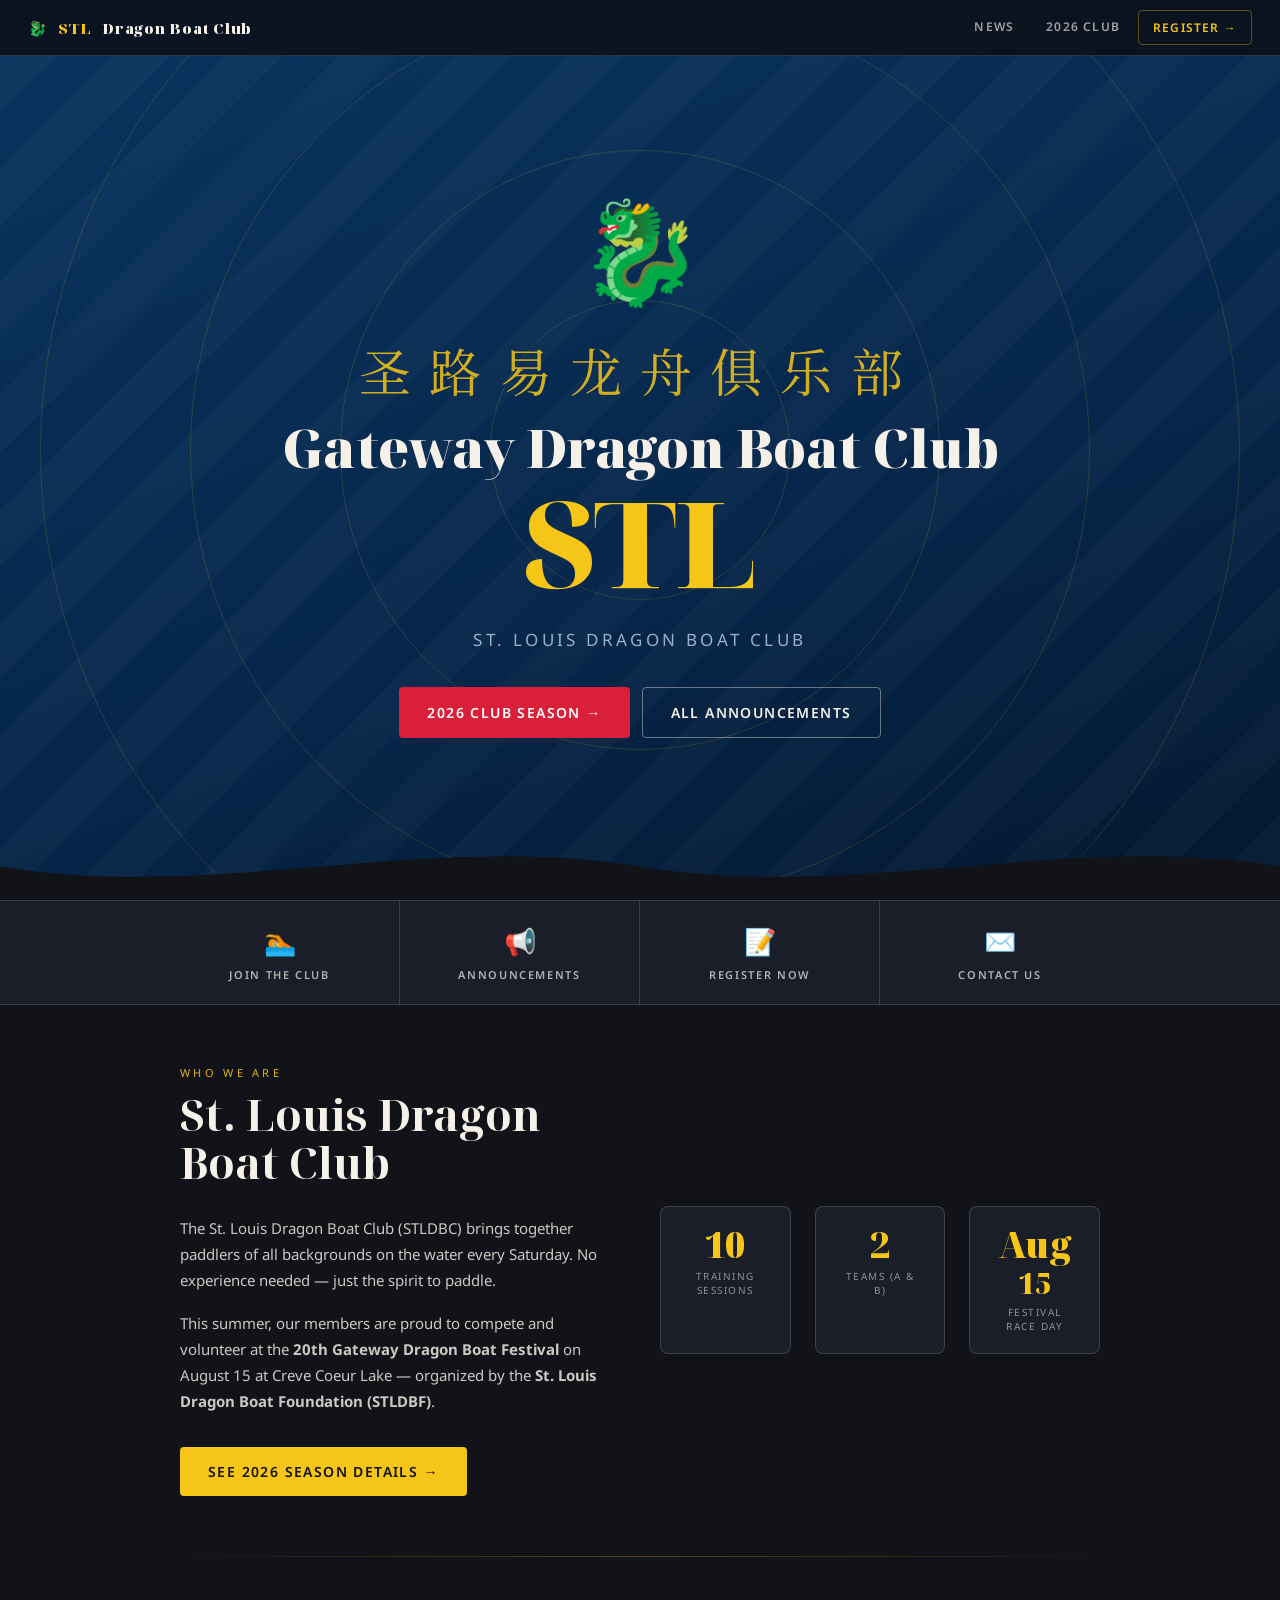
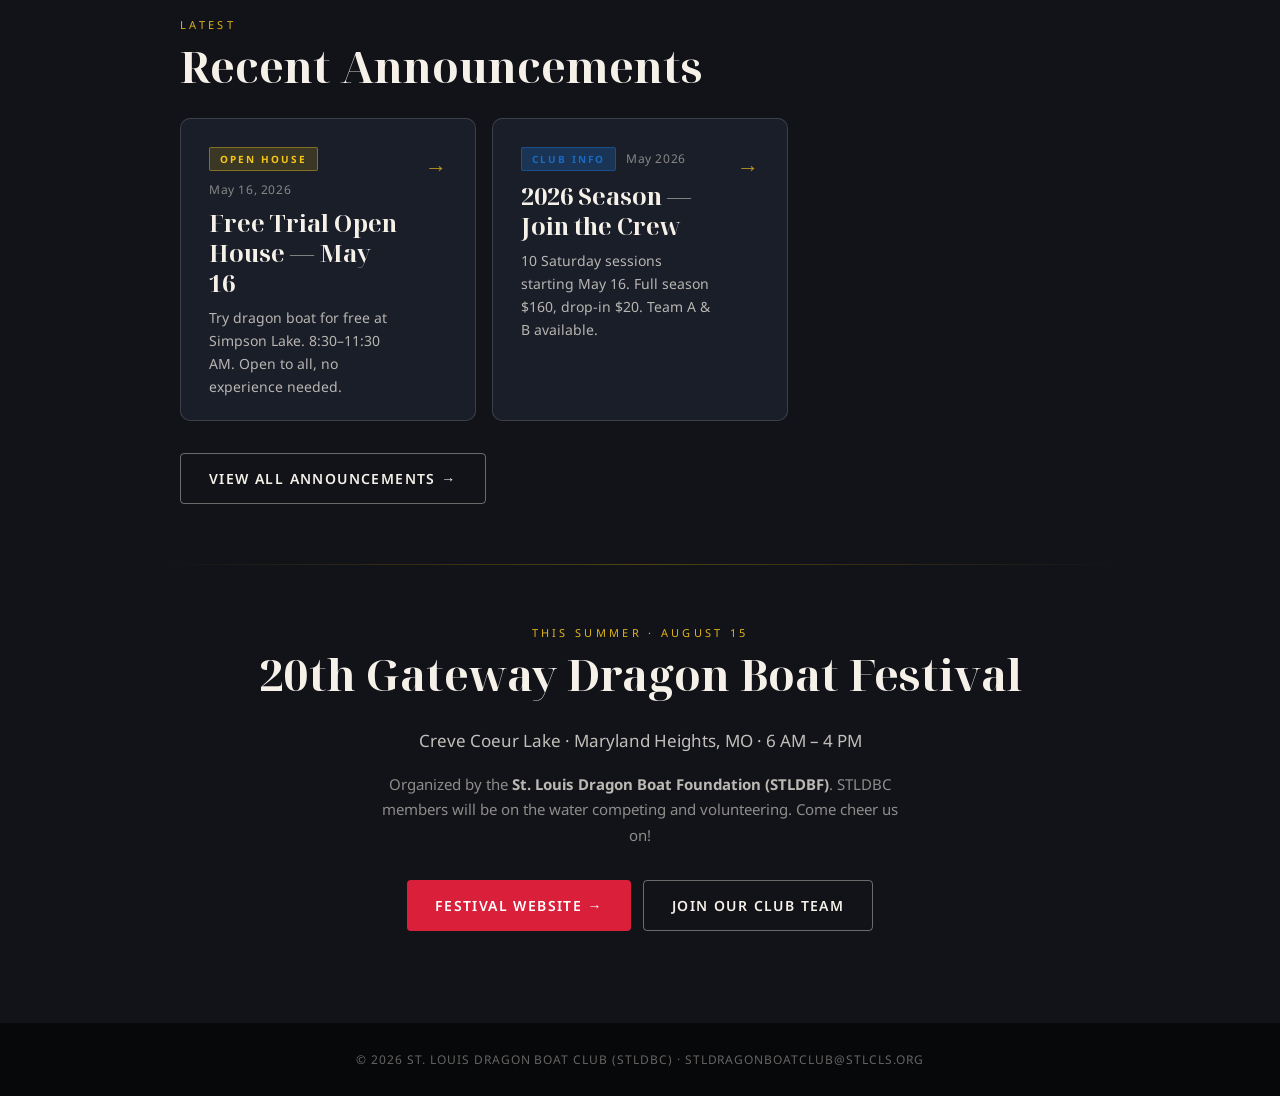
==== index.html @ d4a60479 "Remove '& Festival · Est. 2007' from homepage tagline Co-Authored-By: Claude Sonnet 4.6 <noreply@ant" ====
<!DOCTYPE html>
<html lang="en">
<head>
<meta charset="UTF-8">
<meta name="viewport" content="width=device-width, initial-scale=1.0">
<title>STL Dragon Boat — Gateway Dragon Boat Festival 2026</title>
<link rel="stylesheet" href="style.css">
<style>
/* ── SITE NAV ── */
.site-nav {
  position: fixed;
  top: 0; left: 0; right: 0;
  z-index: 100;
  display: flex;
  align-items: center;
  justify-content: space-between;
  padding: 0 28px;
  height: 56px;
  background: rgba(11,15,22,0.85);
  backdrop-filter: blur(12px);
  border-bottom: 1px solid var(--border);
}
.nav-logo {
  font-family: 'Noto Serif Display', serif;
  font-weight: 900;
  font-size: 15px;
  letter-spacing: 0.05em;
  color: var(--paper);
  text-decoration: none;
  display: flex;
  align-items: center;
  gap: 10px;
}
.nav-logo span { color: var(--gold); }
.nav-links { display: flex; gap: 4px; }
.nav-link {
  padding: 8px 14px;
  border-radius: 4px;
  font-size: 12px;
  font-weight: 600;
  letter-spacing: 0.1em;
  text-transform: uppercase;
  color: rgba(245,240,232,0.65);
  text-decoration: none;
  transition: color 0.15s, background 0.15s;
}
.nav-link:hover { color: var(--gold); background: rgba(245,197,24,0.08); }
.nav-link.cta   { color: var(--gold); border: 1px solid rgba(245,197,24,0.35); }
.nav-link.cta:hover { background: rgba(245,197,24,0.12); border-color: var(--gold); }
@media (max-width: 560px) {
  .nav-links .nav-link:not(.cta) { display: none; }
}

/* ── HERO (homepage specific) ── */
.hero { padding-top: 120px; }

/* ── QUICK LINKS STRIP ── */
.quick-strip {
  background: var(--surface);
  border-top: 1px solid var(--border);
  border-bottom: 1px solid var(--border);
}
.quick-strip-inner {
  max-width: 960px;
  margin: 0 auto;
  display: grid;
  grid-template-columns: repeat(4, 1fr);
  divide-x: 1px solid var(--border);
}
@media (max-width: 560px) { .quick-strip-inner { grid-template-columns: repeat(2, 1fr); } }

.quick-item {
  padding: 22px 20px;
  text-decoration: none;
  color: var(--paper);
  display: flex;
  flex-direction: column;
  align-items: center;
  gap: 8px;
  border-right: 1px solid var(--border);
  transition: background 0.15s;
  text-align: center;
}
.quick-item:last-child { border-right: none; }
.quick-item:hover { background: rgba(245,197,24,0.07); }
.quick-item .qi-icon { font-size: 26px; }
.quick-item .qi-label {
  font-size: 11px;
  font-weight: 600;
  letter-spacing: 0.15em;
  text-transform: uppercase;
  color: rgba(245,240,232,0.7);
}

/* ── ABOUT STRIP ── */
.about-grid {
  display: grid;
  grid-template-columns: 1fr 1fr;
  gap: 40px;
  align-items: center;
}
@media (max-width: 640px) { .about-grid { grid-template-columns: 1fr; } }

.about-text p {
  font-size: 15px;
  line-height: 1.75;
  color: rgba(245,240,232,0.82);
  margin-bottom: 16px;
}

.stat-row {
  display: flex;
  gap: 24px;
  flex-wrap: wrap;
}
.stat {
  text-align: center;
  padding: 20px 24px;
  background: var(--surface);
  border: 1px solid var(--border);
  border-radius: 8px;
  flex: 1;
  min-width: 90px;
}
.stat-num {
  font-family: 'Noto Serif Display', serif;
  font-size: 36px;
  font-weight: 900;
  color: var(--gold);
  line-height: 1;
}
.stat-lbl {
  font-size: 10px;
  letter-spacing: 0.15em;
  text-transform: uppercase;
  color: rgba(245,240,232,0.55);
  margin-top: 6px;
}

/* ── RECENT POSTS ── */
.recent-grid {
  display: grid;
  grid-template-columns: repeat(auto-fill, minmax(280px, 1fr));
  gap: 16px;
  margin-bottom: 32px;
}
</style>
</head>
<body>

<!-- SITE NAV -->
<nav class="site-nav">
  <a href="index.html" class="nav-logo">🐉 <span>STL</span> Dragon Boat Club</a>
  <div class="nav-links">
    <a href="announcements.html" class="nav-link">News</a>
    <a href="posts/season-2026.html" class="nav-link">2026 Club</a>
    <a href="https://forms.gle/tLAdZCFNJEY5kxLi6" class="nav-link cta" target="_blank">Register →</a>
  </div>
</nav>

<!-- HERO -->
<div class="hero">
  <div class="ripple"></div>
  <div class="ripple"></div>
  <div class="ripple"></div>
  <div class="ripple"></div>

  <div class="hero-inner">
    <span class="dragon-emoji">🐉</span>
    <span class="chinese-subtitle">圣路易龙舟俱乐部</span>
    <h1>
      Gateway Dragon Boat Club
      <span class="accent">STL</span>
    </h1>
    <p class="tagline">St. Louis Dragon Boat Club</p>
    <div class="cta-group">
      <a href="posts/season-2026.html" class="btn btn-primary">2026 Club Season →</a>
      <a href="announcements.html"     class="btn btn-ghost">All Announcements</a>
    </div>
  </div>

  <svg class="wave" viewBox="0 0 1440 80" fill="none" xmlns="http://www.w3.org/2000/svg" preserveAspectRatio="none">
    <path d="M0,40 C240,80 480,0 720,40 C960,80 1200,0 1440,40 L1440,80 L0,80 Z" fill="#111318"/>
  </svg>
</div>

<!-- QUICK LINKS -->
<div class="quick-strip">
  <div class="quick-strip-inner">
    <a href="posts/season-2026.html" class="quick-item">
      <span class="qi-icon">🏊</span>
      <span class="qi-label">Join the Club</span>
    </a>
    <a href="announcements.html" class="quick-item">
      <span class="qi-icon">📢</span>
      <span class="qi-label">Announcements</span>
    </a>
    <a href="https://forms.gle/tLAdZCFNJEY5kxLi6" class="quick-item" target="_blank">
      <span class="qi-icon">📝</span>
      <span class="qi-label">Register Now</span>
    </a>
    <a href="mailto:stldragonboatclub@stlcls.org" class="quick-item">
      <span class="qi-icon">✉️</span>
      <span class="qi-label">Contact Us</span>
    </a>
  </div>
</div>

<!-- ABOUT -->
<section>
  <div class="about-grid">
    <div class="about-text">
      <span class="section-label">Who We Are</span>
      <h2>St. Louis Dragon Boat Club</h2>
      <p>The St. Louis Dragon Boat Club (STLDBC) brings together paddlers of all backgrounds on the water every Saturday. No experience needed — just the spirit to paddle.</p>
      <p>This summer, our members are proud to compete and volunteer at the <strong>20th Gateway Dragon Boat Festival</strong> on August 15 at Creve Coeur Lake — organized by the <strong>St. Louis Dragon Boat Foundation (STLDBF)</strong>.</p>
      <a href="posts/season-2026.html" class="btn btn-gold mt16">See 2026 Season Details →</a>
    </div>
    <div class="stat-row">
      <div class="stat">
        <div class="stat-num">10</div>
        <div class="stat-lbl">Training Sessions</div>
      </div>
      <div class="stat">
        <div class="stat-num">2</div>
        <div class="stat-lbl">Teams (A &amp; B)</div>
      </div>
      <div class="stat">
        <div class="stat-num">Aug<br><span style="font-size:28px">15</span></div>
        <div class="stat-lbl">Festival Race Day</div>
      </div>
    </div>
  </div>
</section>

<div class="divider"></div>

<!-- RECENT POSTS -->
<section>
  <span class="section-label">Latest</span>
  <h2>Recent Announcements</h2>

  <div class="recent-grid">
    <a class="post-card" href="posts/open-house-2026-05-16.html">
      <div>
        <div class="post-meta">
          <span class="post-type type-openhouse">Open House</span>
          <span class="post-date">May 16, 2026</span>
        </div>
        <div class="post-title">Free Trial Open House — May 16</div>
        <div class="post-summary">Try dragon boat for free at Simpson Lake. 8:30–11:30 AM. Open to all, no experience needed.</div>
      </div>
      <div class="post-arrow">→</div>
    </a>
    <a class="post-card" href="posts/season-2026.html">
      <div>
        <div class="post-meta">
          <span class="post-type type-club">Club Info</span>
          <span class="post-date">May 2026</span>
        </div>
        <div class="post-title">2026 Season — Join the Crew</div>
        <div class="post-summary">10 Saturday sessions starting May 16. Full season $160, drop-in $20. Team A &amp; B available.</div>
      </div>
      <div class="post-arrow">→</div>
    </a>
  </div>

  <a href="announcements.html" class="btn btn-ghost">View All Announcements →</a>
</section>

<div class="divider"></div>

<!-- FESTIVAL CALLOUT -->
<section style="text-align:center; padding-bottom: 80px;">
  <span class="section-label">This Summer · August 15</span>
  <h2>20th Gateway Dragon Boat Festival</h2>
  <p style="font-size:17px; color:rgba(245,240,232,0.78); max-width:560px; margin: 0 auto 16px; line-height:1.7;">
    Creve Coeur Lake · Maryland Heights, MO · 6 AM – 4 PM
  </p>
  <p style="font-size:15px; color:rgba(245,240,232,0.55); max-width:520px; margin: 0 auto 32px; line-height:1.7;">
    Organized by the <strong style="color:rgba(245,240,232,0.75)">St. Louis Dragon Boat Foundation (STLDBF)</strong>. STLDBC members will be on the water competing and volunteering. Come cheer us on!
  </p>
  <div class="cta-group">
    <a href="https://gatewaydragonboat.com" class="btn btn-primary" target="_blank">Festival Website →</a>
    <a href="posts/season-2026.html" class="btn btn-ghost">Join Our Club Team</a>
  </div>
</section>

<footer>
  © 2026 St. Louis Dragon Boat Club (STLDBC) · stldragonboatclub@stlcls.org
</footer>

</body>
</html>
---- style.css ----
/* ═══════════════════════════════════════════════════
   STL Dragon Boat — Shared Design System
   All pages import this file for consistent styling.
   ═══════════════════════════════════════════════════ */

@import url('https://fonts.googleapis.com/css2?family=Noto+Serif+Display:wght@700;900&family=Noto+Sans:wght@300;400;600&family=Noto+Serif+SC:wght@700&display=swap');

/* ── TOKENS ── */
:root {
  --red:          #D91F3A;
  --gold:         #F5C518;
  --gold-dark:    #C9A000;
  --ink:          #111318;
  --paper:        #F5F0E8;
  --water:        #0A3560;
  --water-light:  #1A6BBF;
  --mist:         #C8DFF5;
  --surface:      #1A1E28;
  --surface2:     #222736;
  --border:       rgba(255,255,255,0.15);
  color-scheme: dark;
}

html { background: #111318; }

*, *::before, *::after { box-sizing: border-box; margin: 0; padding: 0; }

body {
  background: #111318 !important;
  color: #F5F0E8 !important;
  font-family: 'Noto Sans', sans-serif;
  font-weight: 400;
  overflow-x: hidden;
  -webkit-font-smoothing: antialiased;
  -moz-osx-font-smoothing: grayscale;
}

/* ── TYPOGRAPHY ── */
h1 {
  font-family: 'Noto Serif Display', serif;
  font-weight: 900;
  font-size: clamp(28px, 6vw, 52px);
  line-height: 1.1;
  letter-spacing: -0.01em;
  color: var(--paper);
}
h1 .accent {
  color: var(--gold);
  display: block;
  font-size: clamp(52px, 13vw, 120px);
}

h2 {
  font-family: 'Noto Serif Display', serif;
  font-weight: 700;
  font-size: clamp(24px, 5vw, 44px);
  line-height: 1.1;
  margin-bottom: 28px;
  color: var(--paper);
}

h3 {
  font-family: 'Noto Serif Display', serif;
  font-weight: 700;
  line-height: 1.2;
  color: var(--paper);
}

/* ── LAYOUT ── */
section {
  padding: 60px 20px;
  max-width: 960px;
  margin: 0 auto;
}
@media (max-width: 480px) {
  section { padding: 44px 16px; }
}

/* ── UTILITY ── */
.section-label {
  font-size: 11px;
  letter-spacing: 0.3em;
  text-transform: uppercase;
  color: var(--gold);
  margin-bottom: 10px;
  display: block;
  opacity: 0.9;
}

.divider {
  width: 100%;
  height: 1px;
  background: linear-gradient(90deg, transparent, var(--gold-dark), transparent);
  opacity: 0.35;
  max-width: 960px;
  margin: 0 auto;
}

.mt16 { margin-top: 16px; }
.mt32 { margin-top: 32px; }

/* ── BUTTONS ── */
.btn {
  display: inline-flex;
  align-items: center;
  justify-content: center;
  padding: 15px 28px;
  border-radius: 4px;
  font-family: 'Noto Sans', sans-serif;
  font-weight: 600;
  font-size: 14px;
  letter-spacing: 0.1em;
  text-transform: uppercase;
  text-decoration: none;
  transition: transform 0.15s, box-shadow 0.15s;
  cursor: pointer;
  min-height: 48px;
}
.btn:hover        { transform: translateY(-2px); box-shadow: 0 8px 24px rgba(0,0,0,0.45); }
.btn-primary      { background: var(--red);  color: #fff; }
.btn-gold         { background: var(--gold); color: var(--ink); }
.btn-ghost        { background: transparent; color: var(--paper); border: 1.5px solid rgba(245,240,232,0.4); }
.btn-ghost:hover  { border-color: var(--gold); color: var(--gold); }

/* ── HERO (base) ── */
.hero {
  position: relative;
  min-height: 100svh;
  display: flex;
  flex-direction: column;
  align-items: center;
  justify-content: center;
  overflow: hidden;
  background: linear-gradient(160deg, #0A3560 0%, #06264A 60%, #041830 100%);
  padding: 60px 20px 90px;
}

.hero::before {
  content: '';
  position: absolute;
  inset: 0;
  background: repeating-linear-gradient(
    135deg,
    transparent,
    transparent 40px,
    rgba(255,255,255,0.025) 40px,
    rgba(255,255,255,0.025) 80px
  );
}

.hero-inner {
  position: relative;
  z-index: 2;
  text-align: center;
  max-width: 860px;
}

/* ── RIPPLE ANIMATION ── */
.ripple {
  position: absolute;
  border-radius: 50%;
  border: 1px solid rgba(245,197,24,0.15);
  animation: expand 6s ease-out infinite;
  pointer-events: none;
}
.ripple:nth-child(1) { width: 300px;  height: 300px;  top: 50%; left: 50%; margin: -150px 0 0 -150px; animation-delay: 0s; }
.ripple:nth-child(2) { width: 600px;  height: 600px;  top: 50%; left: 50%; margin: -300px 0 0 -300px; animation-delay: 1.5s; }
.ripple:nth-child(3) { width: 900px;  height: 900px;  top: 50%; left: 50%; margin: -450px 0 0 -450px; animation-delay: 3s; }
.ripple:nth-child(4) { width: 1200px; height: 1200px; top: 50%; left: 50%; margin: -600px 0 0 -600px; animation-delay: 4.5s; }

@keyframes expand {
  0%   { transform: scale(0.2); opacity: 0; }
  20%  { opacity: 1; }
  100% { transform: scale(1);   opacity: 0; }
}

/* ── WAVE SVG ── */
.wave { position: absolute; bottom: -2px; left: 0; width: 100%; }

/* ── DRAGON EMOJI FLOAT ── */
.dragon-emoji {
  font-size: clamp(60px, 12vw, 100px);
  display: block;
  margin-bottom: 16px;
  animation: float 4s ease-in-out infinite;
}
@keyframes float {
  0%, 100% { transform: translateY(0); }
  50%       { transform: translateY(-12px); }
}

.chinese-subtitle {
  font-family: 'Noto Serif SC', serif;
  font-size: clamp(28px, 6vw, 52px);
  letter-spacing: 0.35em;
  color: var(--gold);
  opacity: 0.85;
  margin-bottom: 12px;
  display: block;
}

.tagline {
  font-size: clamp(13px, 2.2vw, 17px);
  letter-spacing: 0.2em;
  text-transform: uppercase;
  color: var(--mist);
  opacity: 0.75;
  margin: 20px 0 36px;
}

.cta-group {
  display: flex;
  gap: 12px;
  justify-content: center;
  flex-wrap: wrap;
  margin-bottom: 12px;
}

/* ── BACK NAV ── */
.back-nav {
  position: fixed;
  top: 16px;
  left: 20px;
  z-index: 100;
}
.back-link {
  display: inline-flex;
  align-items: center;
  gap: 6px;
  font-size: 12px;
  letter-spacing: 0.12em;
  text-transform: uppercase;
  color: rgba(245,240,232,0.6);
  text-decoration: none;
  background: rgba(17,19,24,0.7);
  backdrop-filter: blur(8px);
  padding: 8px 14px;
  border-radius: 4px;
  border: 1px solid var(--border);
  transition: color 0.15s, border-color 0.15s;
}
.back-link:hover { color: var(--gold); border-color: rgba(245,197,24,0.4); }

/* ── ANNOUNCEMENT CARD (used in announcements.html) ── */
.post-grid {
  display: grid;
  gap: 20px;
}

.post-card {
  background: var(--surface);
  border: 1px solid var(--border);
  border-radius: 10px;
  padding: 28px 28px 22px;
  display: grid;
  grid-template-columns: 1fr auto;
  gap: 12px 24px;
  align-items: start;
  transition: border-color 0.15s, background 0.15s;
  text-decoration: none;
  color: inherit;
}
.post-card:hover { border-color: rgba(245,197,24,0.45); background: rgba(245,197,24,0.05); }

.post-meta { display: flex; align-items: center; gap: 10px; margin-bottom: 10px; flex-wrap: wrap; }
.post-type {
  font-size: 10px;
  font-weight: 700;
  letter-spacing: 0.2em;
  text-transform: uppercase;
  padding: 4px 10px;
  border-radius: 2px;
}
.type-club     { background: rgba(26,107,191,0.3);  color: var(--water-light); border: 1px solid rgba(26,107,191,0.5); }
.type-openhouse{ background: rgba(245,197,24,0.15); color: var(--gold);         border: 1px solid rgba(245,197,24,0.4); }
.type-festival { background: rgba(217,31,58,0.2);   color: #FF6B81;             border: 1px solid rgba(217,31,58,0.45); }
.type-recap    { background: rgba(255,255,255,0.07); color: var(--paper);       border: 1px solid var(--border); }

.post-date { font-size: 12px; color: rgba(245,240,232,0.5); letter-spacing: 0.05em; }
.post-title { font-family: 'Noto Serif Display', serif; font-size: clamp(18px,3vw,24px); font-weight: 700; line-height: 1.25; margin-bottom: 8px; }
.post-summary { font-size: 14px; line-height: 1.65; color: rgba(245,240,232,0.72); }
.post-arrow { color: var(--gold); font-size: 22px; margin-top: 4px; opacity: 0.7; transition: opacity 0.15s, transform 0.15s; }
.post-card:hover .post-arrow { opacity: 1; transform: translateX(4px); }

/* ── FOOTER ── */
footer {
  background: rgba(0,0,0,0.6);
  text-align: center;
  padding: 28px 20px;
  font-size: 12px;
  color: rgba(245,240,232,0.4);
  letter-spacing: 0.08em;
  text-transform: uppercase;
}
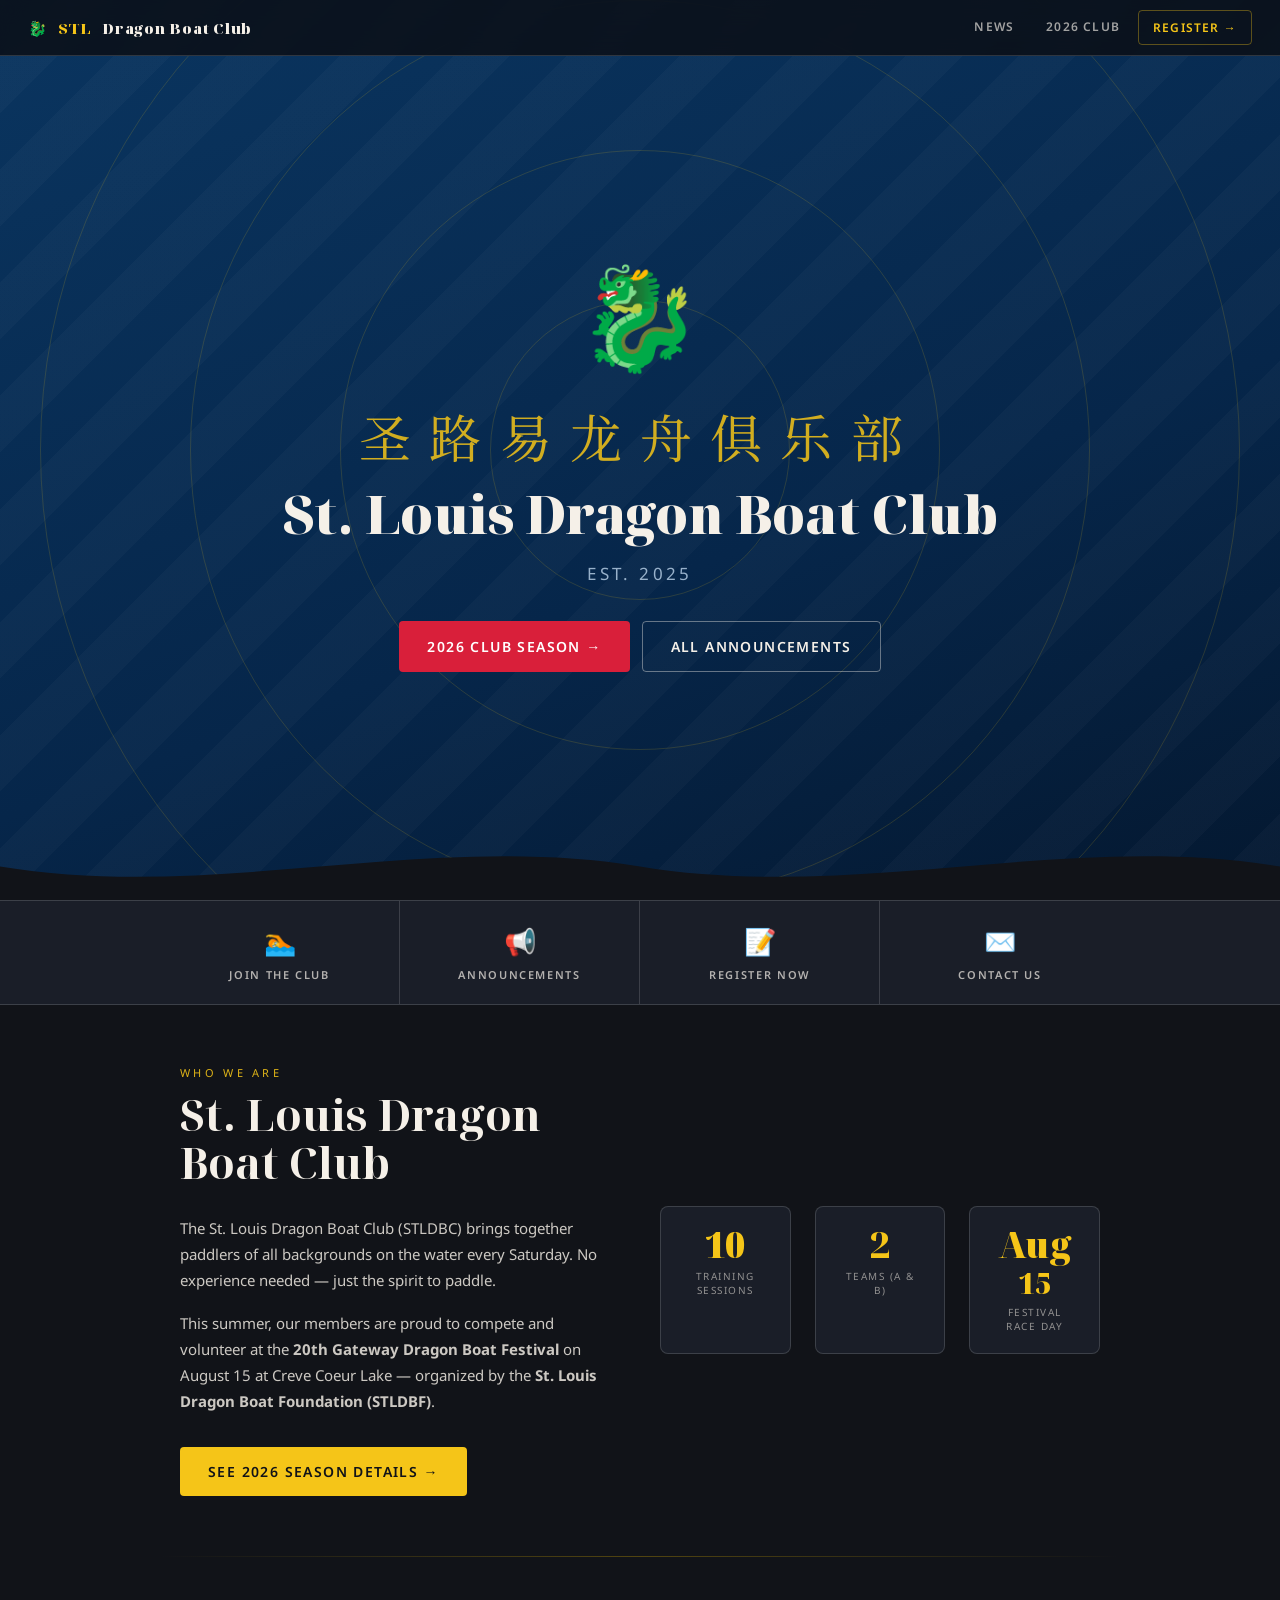
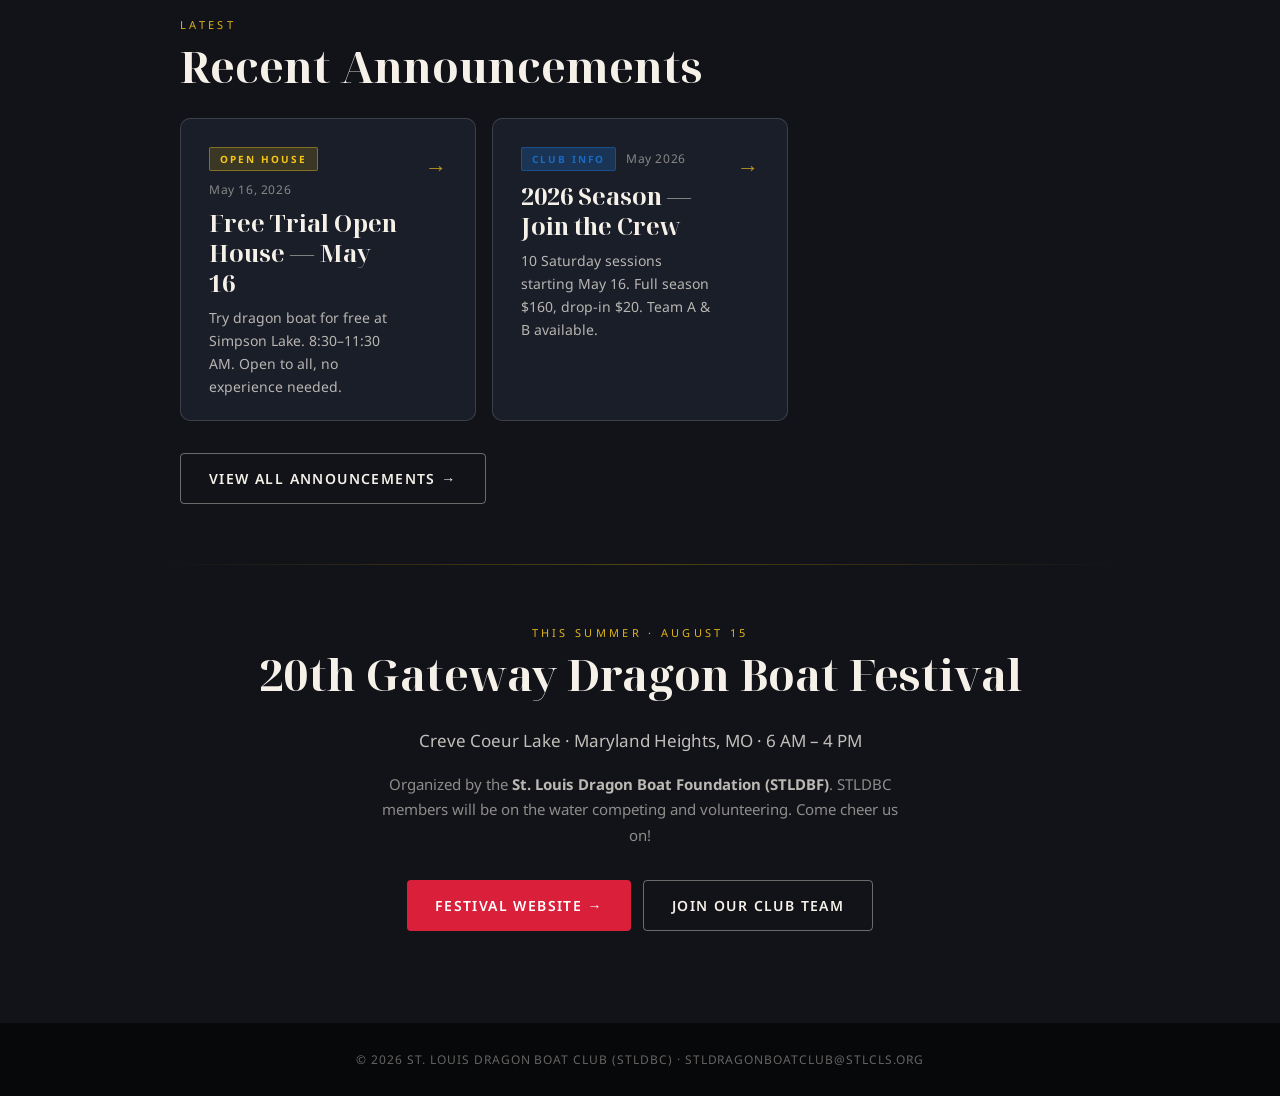
==== commit b0452201: "Fix homepage hero: St. Louis Dragon Boat Club + Est. 2025 Co-Authored-By: Claude Sonnet 4.6 <noreply" ====
--- a/index.html
+++ b/index.html
@@ -3,7 +3,7 @@
 <head>
 <meta charset="UTF-8">
 <meta name="viewport" content="width=device-width, initial-scale=1.0">
-<title>STL Dragon Boat — Gateway Dragon Boat Festival 2026</title>
+<title>St. Louis Dragon Boat Club (STLDBC)</title>
 <link rel="stylesheet" href="style.css">
 <style>
 /* ── SITE NAV ── */
@@ -168,11 +168,8 @@
   <div class="hero-inner">
     <span class="dragon-emoji">🐉</span>
     <span class="chinese-subtitle">圣路易龙舟俱乐部</span>
-    <h1>
-      Gateway Dragon Boat Club
-      <span class="accent">STL</span>
-    </h1>
-    <p class="tagline">St. Louis Dragon Boat Club</p>
+    <h1>St. Louis Dragon Boat Club</h1>
+    <p class="tagline">Est. 2025</p>
     <div class="cta-group">
       <a href="posts/season-2026.html" class="btn btn-primary">2026 Club Season →</a>
       <a href="announcements.html"     class="btn btn-ghost">All Announcements</a>
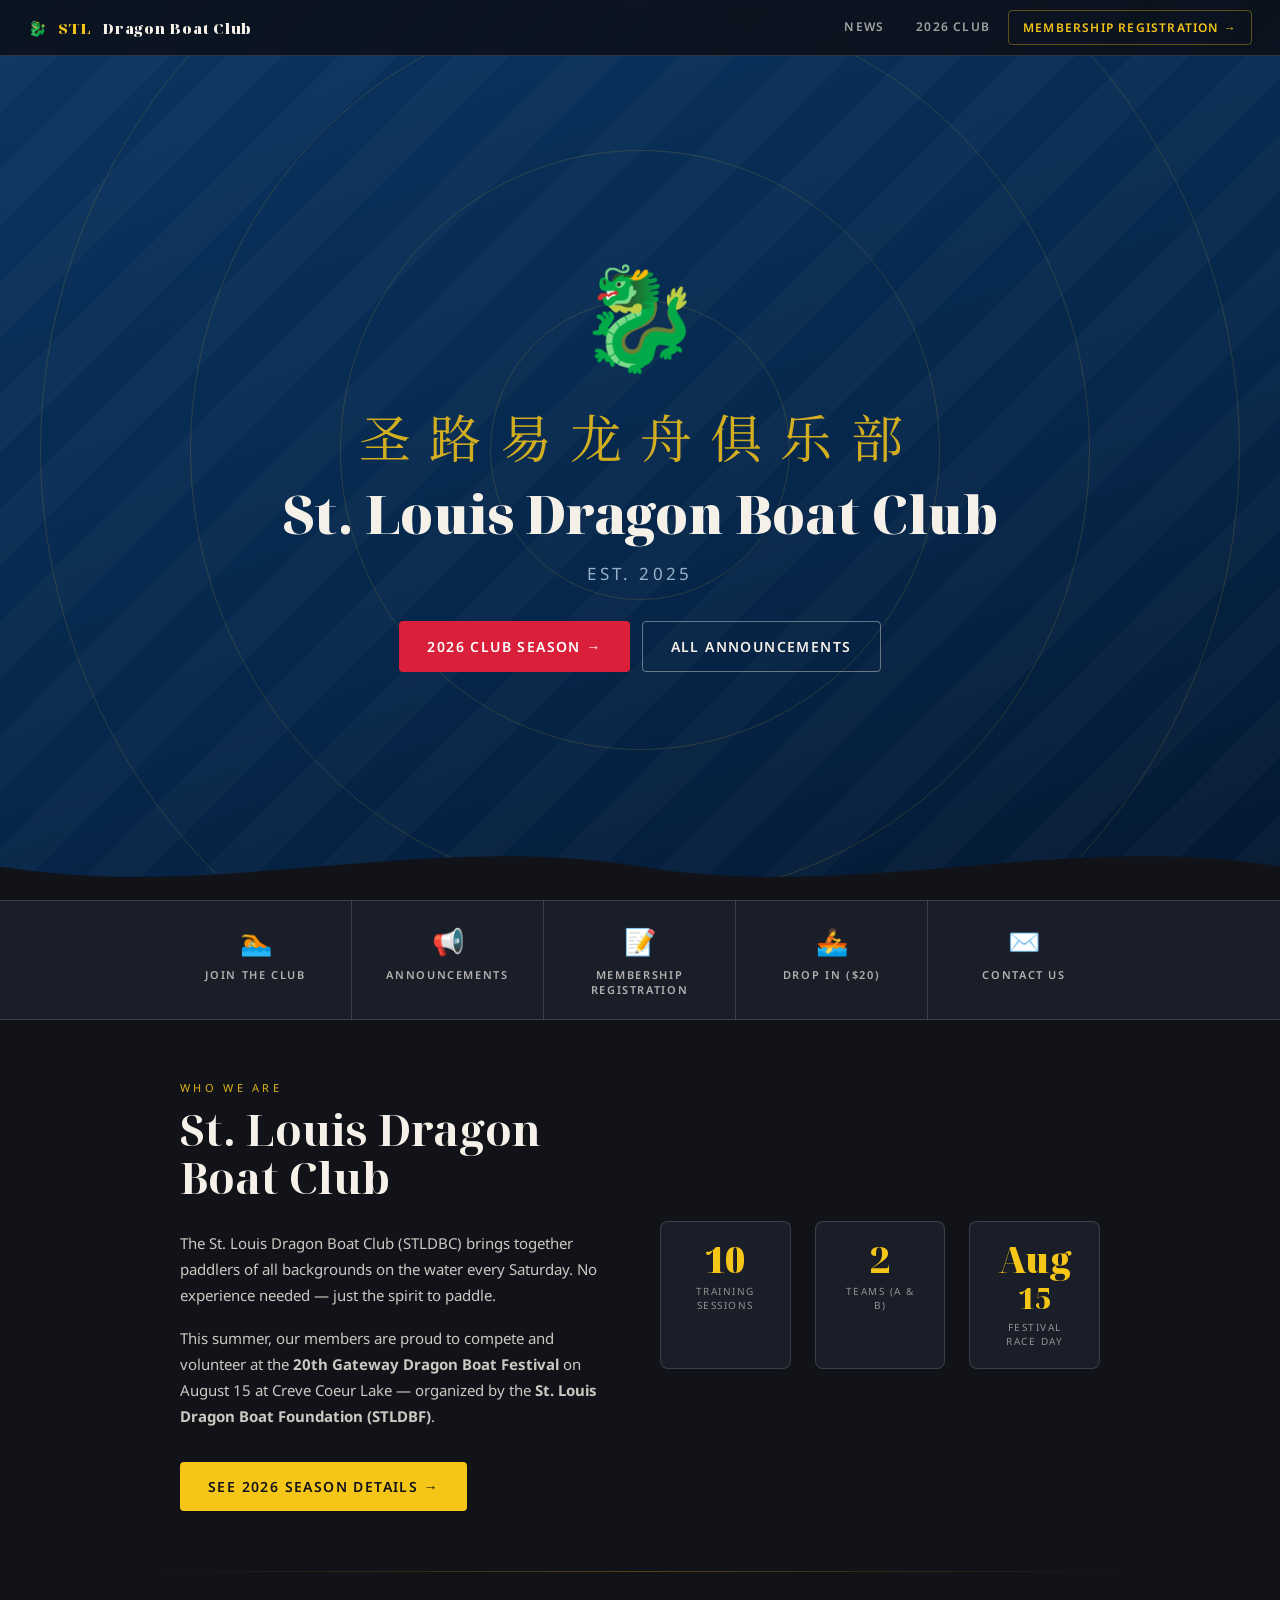
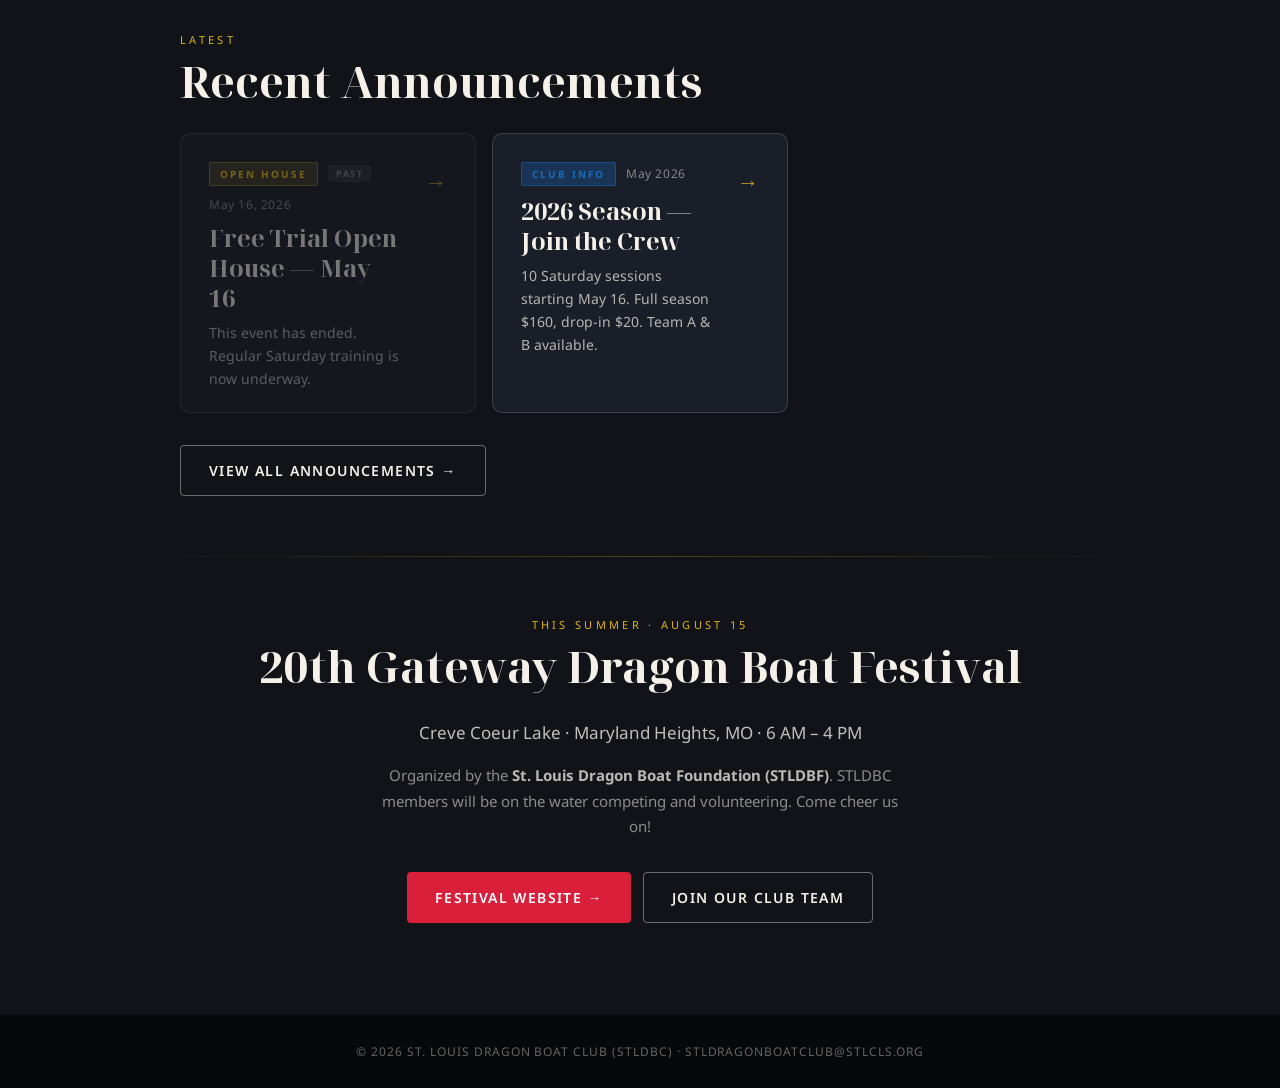
==== commit c7f33095: "Add Drop-In section, next session bar, past event badges - Add Drop-In ($20) button/quick-link (href" ====
--- a/index.html
+++ b/index.html
@@ -64,10 +64,11 @@
   max-width: 960px;
   margin: 0 auto;
   display: grid;
-  grid-template-columns: repeat(4, 1fr);
+  grid-template-columns: repeat(5, 1fr);
   divide-x: 1px solid var(--border);
 }
-@media (max-width: 560px) { .quick-strip-inner { grid-template-columns: repeat(2, 1fr); } }
+@media (max-width: 640px) { .quick-strip-inner { grid-template-columns: repeat(3, 1fr); } }
+@media (max-width: 400px) { .quick-strip-inner { grid-template-columns: repeat(2, 1fr); } }
 
 .quick-item {
   padding: 22px 20px;
@@ -137,6 +138,29 @@
   margin-top: 6px;
 }
 
+/* ── NEXT SESSION BAR ── */
+.next-session-bar {
+  background: rgba(245,197,24,0.09);
+  border-bottom: 1px solid rgba(245,197,24,0.2);
+  padding: 11px 20px;
+  text-align: center;
+  display: flex;
+  align-items: center;
+  justify-content: center;
+  gap: 10px;
+  flex-wrap: wrap;
+}
+.ns-label {
+  font-size: 9px;
+  font-weight: 700;
+  letter-spacing: 0.25em;
+  text-transform: uppercase;
+  color: var(--gold);
+  opacity: 0.7;
+}
+.ns-date { font-weight: 600; font-size: 13px; color: var(--gold); }
+.ns-loc  { font-size: 12px; color: rgba(245,240,232,0.5); }
+
 /* ── RECENT POSTS ── */
 .recent-grid {
   display: grid;
@@ -154,7 +178,7 @@
   <div class="nav-links">
     <a href="announcements.html" class="nav-link">News</a>
     <a href="posts/season-2026.html" class="nav-link">2026 Club</a>
-    <a href="https://forms.gle/tLAdZCFNJEY5kxLi6" class="nav-link cta" target="_blank">Register →</a>
+    <a href="https://forms.gle/tLAdZCFNJEY5kxLi6" class="nav-link cta" target="_blank">Membership Registration →</a>
   </div>
 </nav>
 
@@ -181,6 +205,13 @@
   </svg>
 </div>
 
+<!-- NEXT SESSION BAR -->
+<div class="next-session-bar" id="next-session-bar">
+  <span class="ns-label">Next Training Session</span>
+  <span class="ns-date" id="ns-date">—</span>
+  <span class="ns-loc">· 8:30 AM · Simpson Lake, Blue Heron Shelter</span>
+</div>
+
 <!-- QUICK LINKS -->
 <div class="quick-strip">
   <div class="quick-strip-inner">
@@ -194,7 +225,12 @@
     </a>
     <a href="https://forms.gle/tLAdZCFNJEY5kxLi6" class="quick-item" target="_blank">
       <span class="qi-icon">📝</span>
-      <span class="qi-label">Register Now</span>
+      <span class="qi-label">Membership Registration</span>
+    </a>
+    <!-- TODO: replace href="#" with Drop-In Google Form URL once created -->
+    <a href="#" class="quick-item" target="_blank">
+      <span class="qi-icon">🚣</span>
+      <span class="qi-label">Drop In ($20)</span>
     </a>
     <a href="mailto:stldragonboatclub@stlcls.org" class="quick-item">
       <span class="qi-icon">✉️</span>
@@ -238,14 +274,15 @@
   <h2>Recent Announcements</h2>
 
   <div class="recent-grid">
-    <a class="post-card" href="posts/open-house-2026-05-16.html">
+    <a class="post-card is-past" href="posts/open-house-2026-05-16.html">
       <div>
         <div class="post-meta">
           <span class="post-type type-openhouse">Open House</span>
+          <span class="badge-past">Past</span>
           <span class="post-date">May 16, 2026</span>
         </div>
         <div class="post-title">Free Trial Open House — May 16</div>
-        <div class="post-summary">Try dragon boat for free at Simpson Lake. 8:30–11:30 AM. Open to all, no experience needed.</div>
+        <div class="post-summary">This event has ended. Regular Saturday training is now underway.</div>
       </div>
       <div class="post-arrow">→</div>
     </a>
@@ -283,6 +320,24 @@
   </div>
 </section>
 
+<script>
+(function () {
+  var sessions = [
+    [2026,4,16],[2026,4,30],[2026,5,13],[2026,5,20],[2026,5,27],
+    [2026,6,11],[2026,6,18],[2026,6,25],[2026,7,8],[2026,8,12]
+  ].map(function(s){ return new Date(s[0],s[1],s[2]); });
+  var today = new Date(); today.setHours(0,0,0,0);
+  var next = sessions.find(function(d){ return d >= today; });
+  var bar = document.getElementById('next-session-bar');
+  var el  = document.getElementById('ns-date');
+  if (next && el) {
+    el.textContent = next.toLocaleDateString('en-US',{weekday:'long',month:'long',day:'numeric'});
+  } else if (bar) {
+    bar.style.display = 'none';
+  }
+})();
+</script>
+
 <footer>
   © 2026 St. Louis Dragon Boat Club (STLDBC) · stldragonboatclub@stlcls.org
 </footer>
--- a/style.css
+++ b/style.css
@@ -282,6 +282,28 @@
 .post-arrow { color: var(--gold); font-size: 22px; margin-top: 4px; opacity: 0.7; transition: opacity 0.15s, transform 0.15s; }
 .post-card:hover .post-arrow { opacity: 1; transform: translateX(4px); }
 
+/* ── PAST BADGE & CARD ── */
+.badge-past {
+  display: inline-block;
+  background: rgba(255,255,255,0.07);
+  color: rgba(245,240,232,0.4);
+  font-size: 9px;
+  font-weight: 700;
+  letter-spacing: 0.13em;
+  text-transform: uppercase;
+  padding: 2px 8px;
+  border-radius: 2px;
+  vertical-align: middle;
+}
+.post-card.is-past {
+  opacity: 0.45;
+  pointer-events: none;
+}
+.post-card.is-past:hover {
+  border-color: var(--border);
+  background: var(--surface);
+}
+
 /* ── FOOTER ── */
 footer {
   background: rgba(0,0,0,0.6);
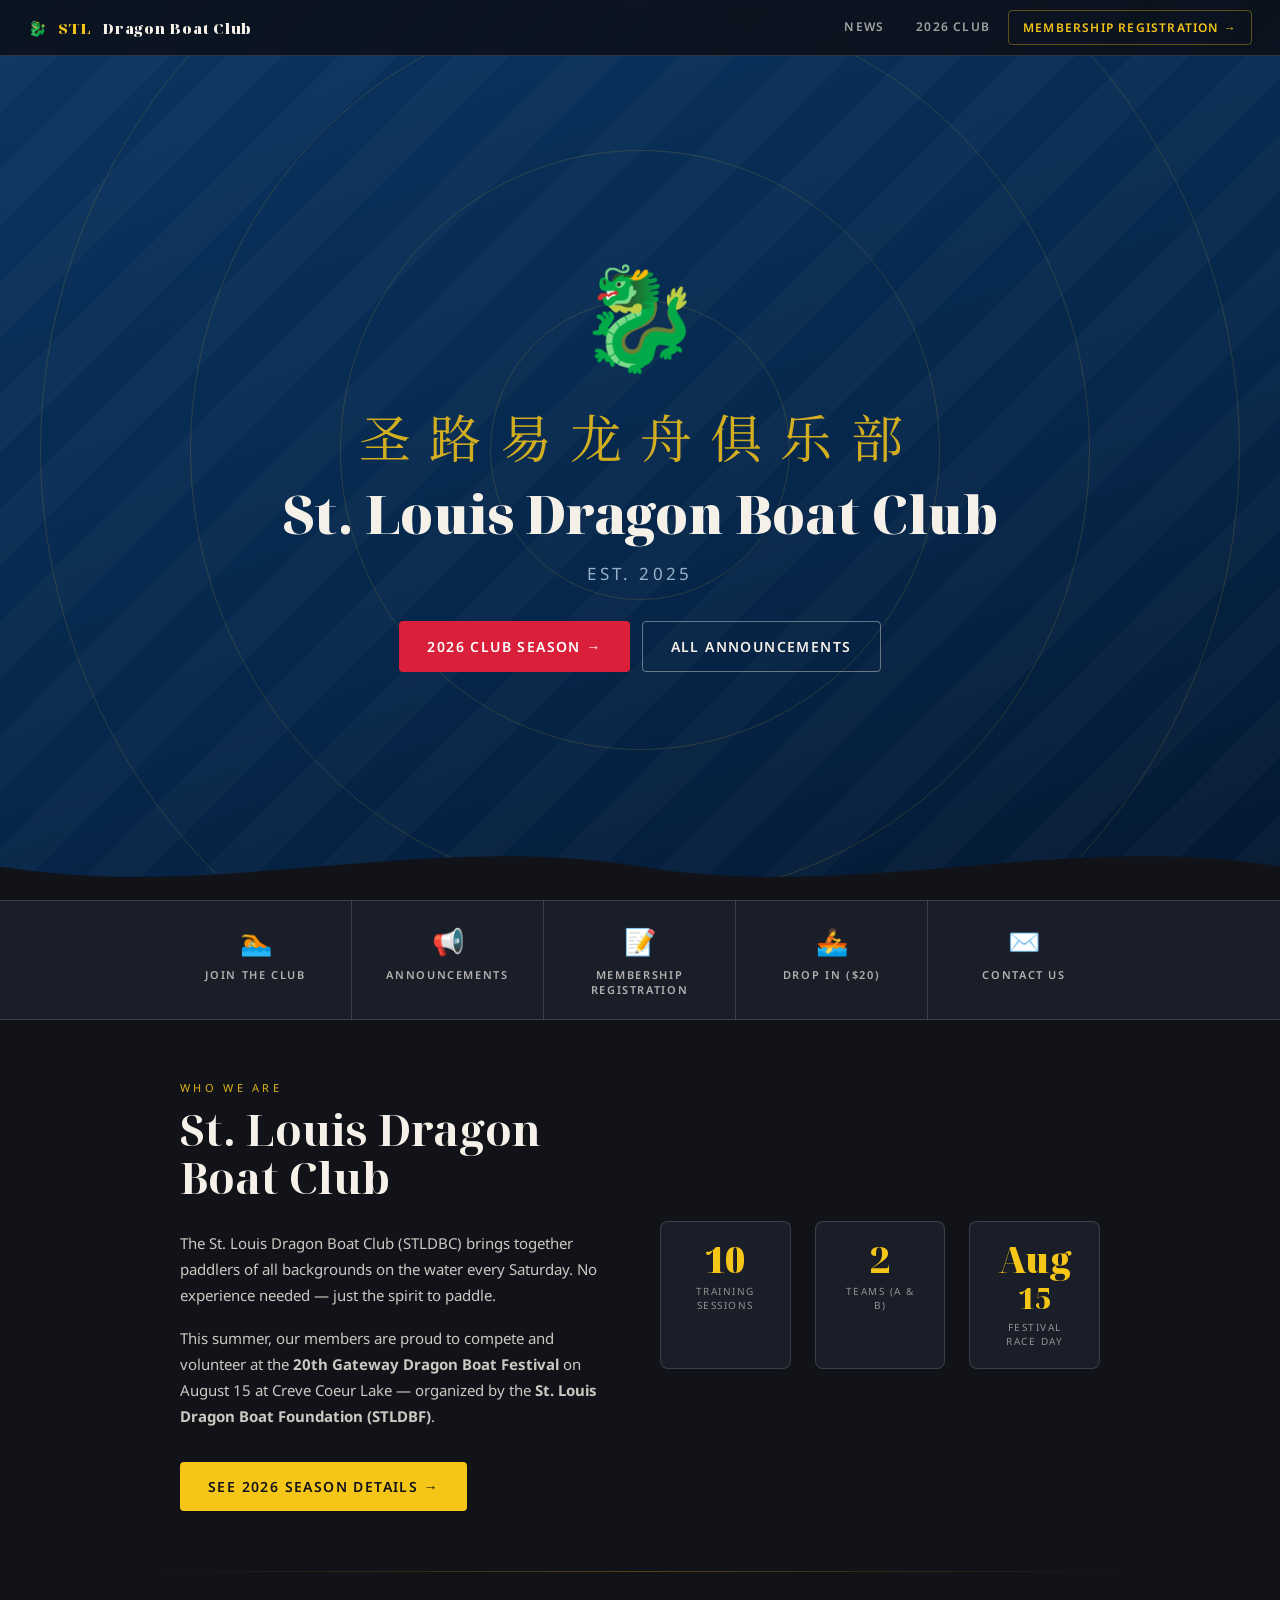
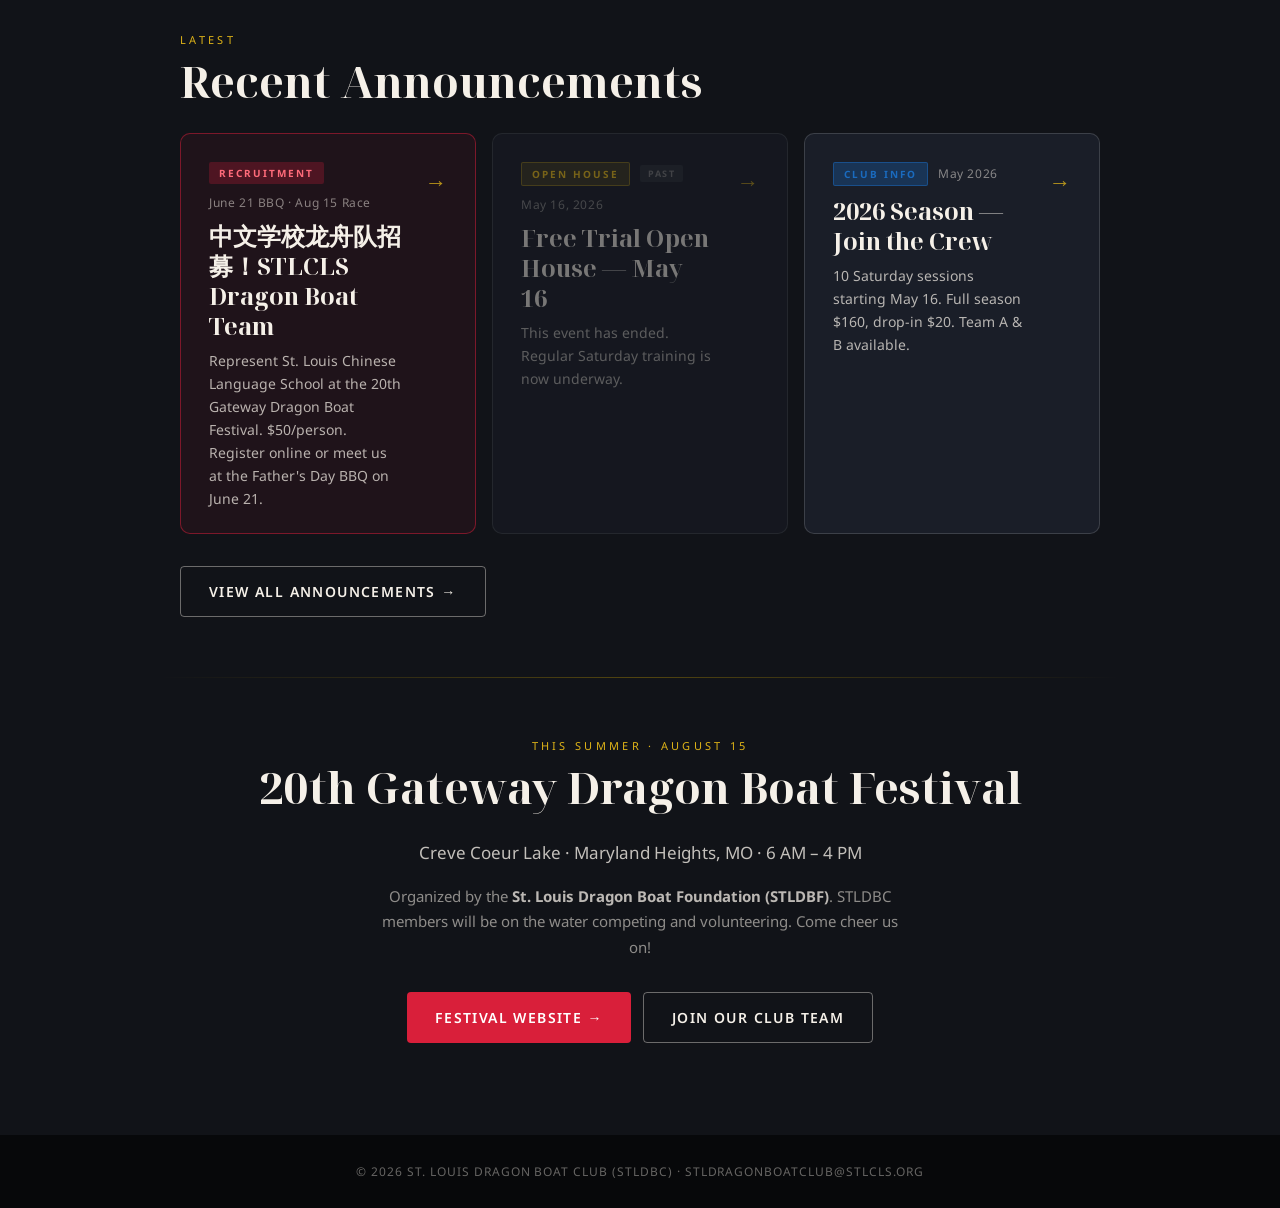
==== commit f6c36765: "Add STLCLS dragon boat team recruitment page - New page: posts/stlcls-team-2026.html with recruitmen" ====
--- a/index.html
+++ b/index.html
@@ -227,8 +227,7 @@
       <span class="qi-icon">📝</span>
       <span class="qi-label">Membership Registration</span>
     </a>
-    <!-- TODO: replace href="#" with Drop-In Google Form URL once created -->
-    <a href="#" class="quick-item" target="_blank">
+    <a href="https://forms.gle/FFkiSjefEo54VpdU6" class="quick-item" target="_blank">
       <span class="qi-icon">🚣</span>
       <span class="qi-label">Drop In ($20)</span>
     </a>
@@ -274,6 +273,18 @@
   <h2>Recent Announcements</h2>
 
   <div class="recent-grid">
+    <a class="post-card" href="posts/stlcls-team-2026.html" style="border-color:rgba(217,31,58,0.5); background:rgba(217,31,58,0.07);">
+      <div>
+        <div class="post-meta">
+          <span class="post-type" style="background:rgba(217,31,58,0.25);color:#ff6b7a;">Recruitment</span>
+          <span class="post-date">June 21 BBQ · Aug 15 Race</span>
+        </div>
+        <div class="post-title">中文学校龙舟队招募！STLCLS Dragon Boat Team</div>
+        <div class="post-summary">Represent St. Louis Chinese Language School at the 20th Gateway Dragon Boat Festival. $50/person. Register online or meet us at the Father's Day BBQ on June 21.</div>
+      </div>
+      <div class="post-arrow">→</div>
+    </a>
+
     <a class="post-card is-past" href="posts/open-house-2026-05-16.html">
       <div>
         <div class="post-meta">
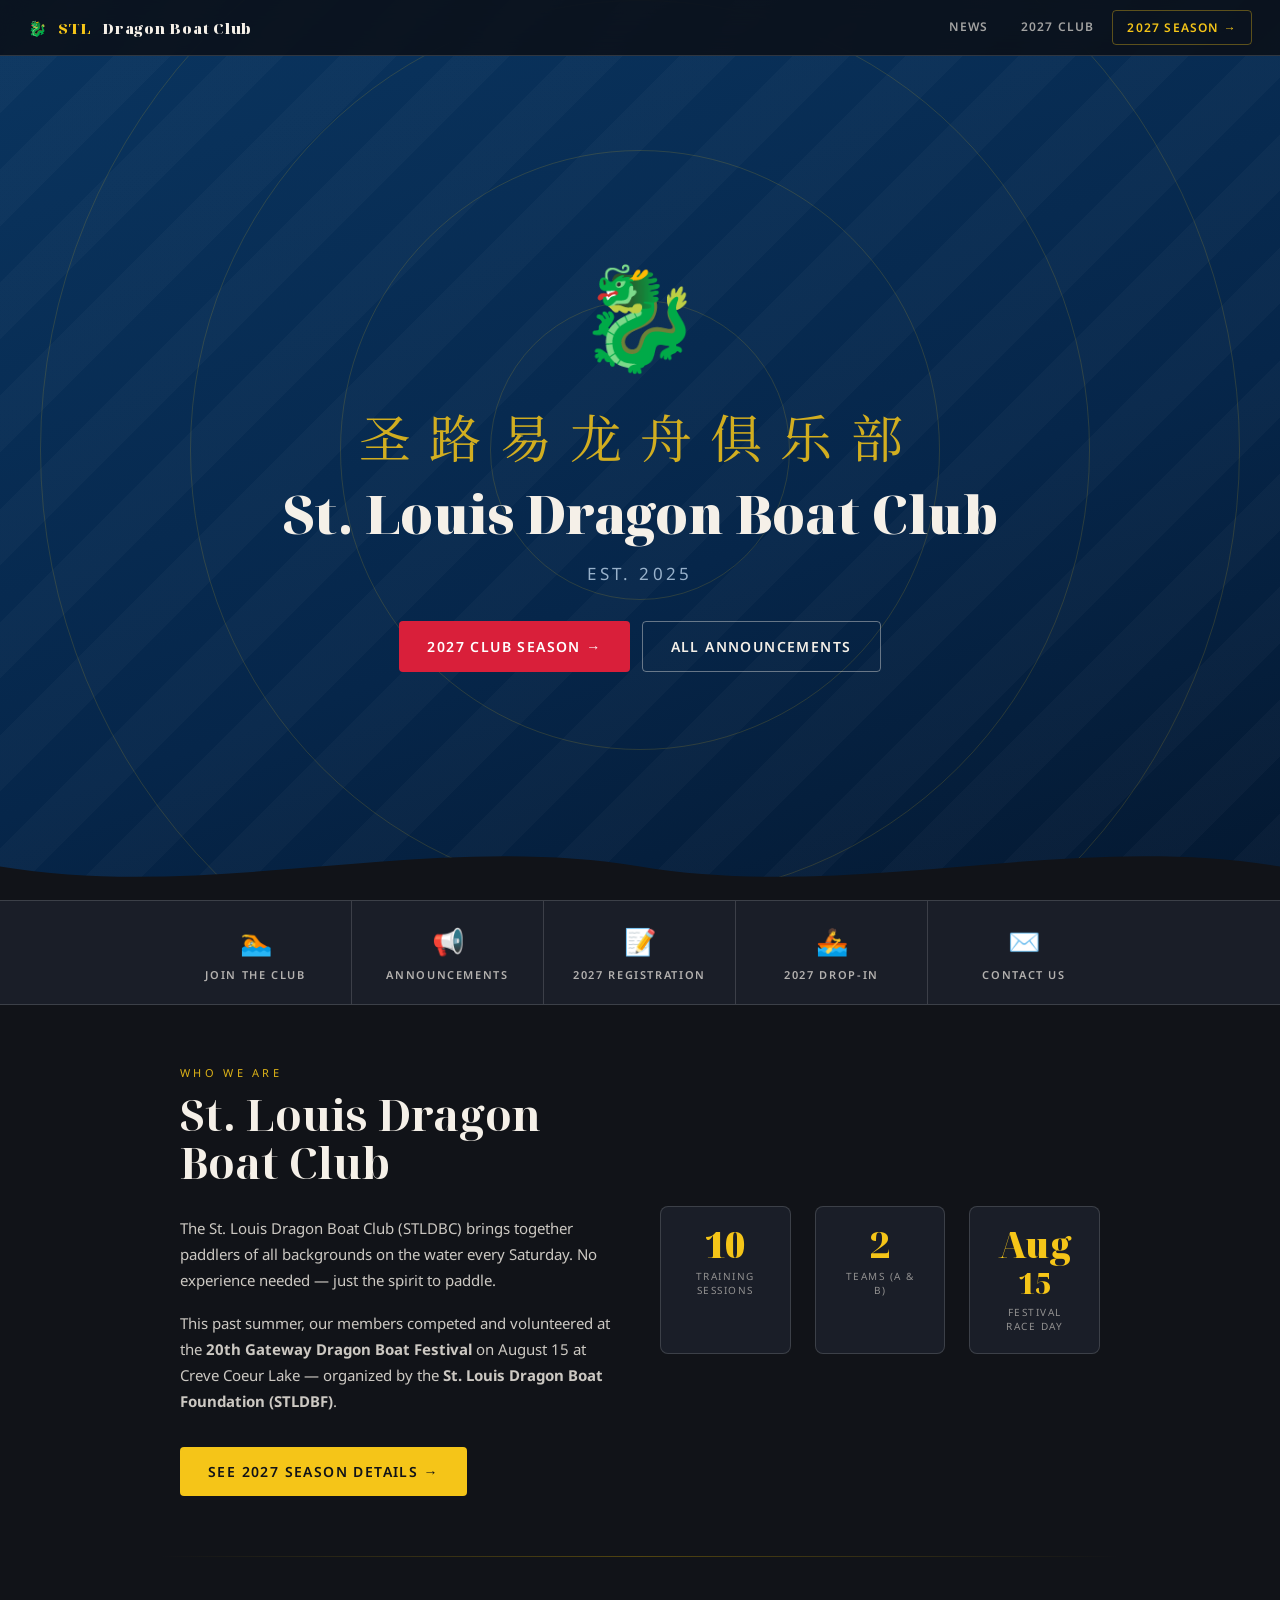
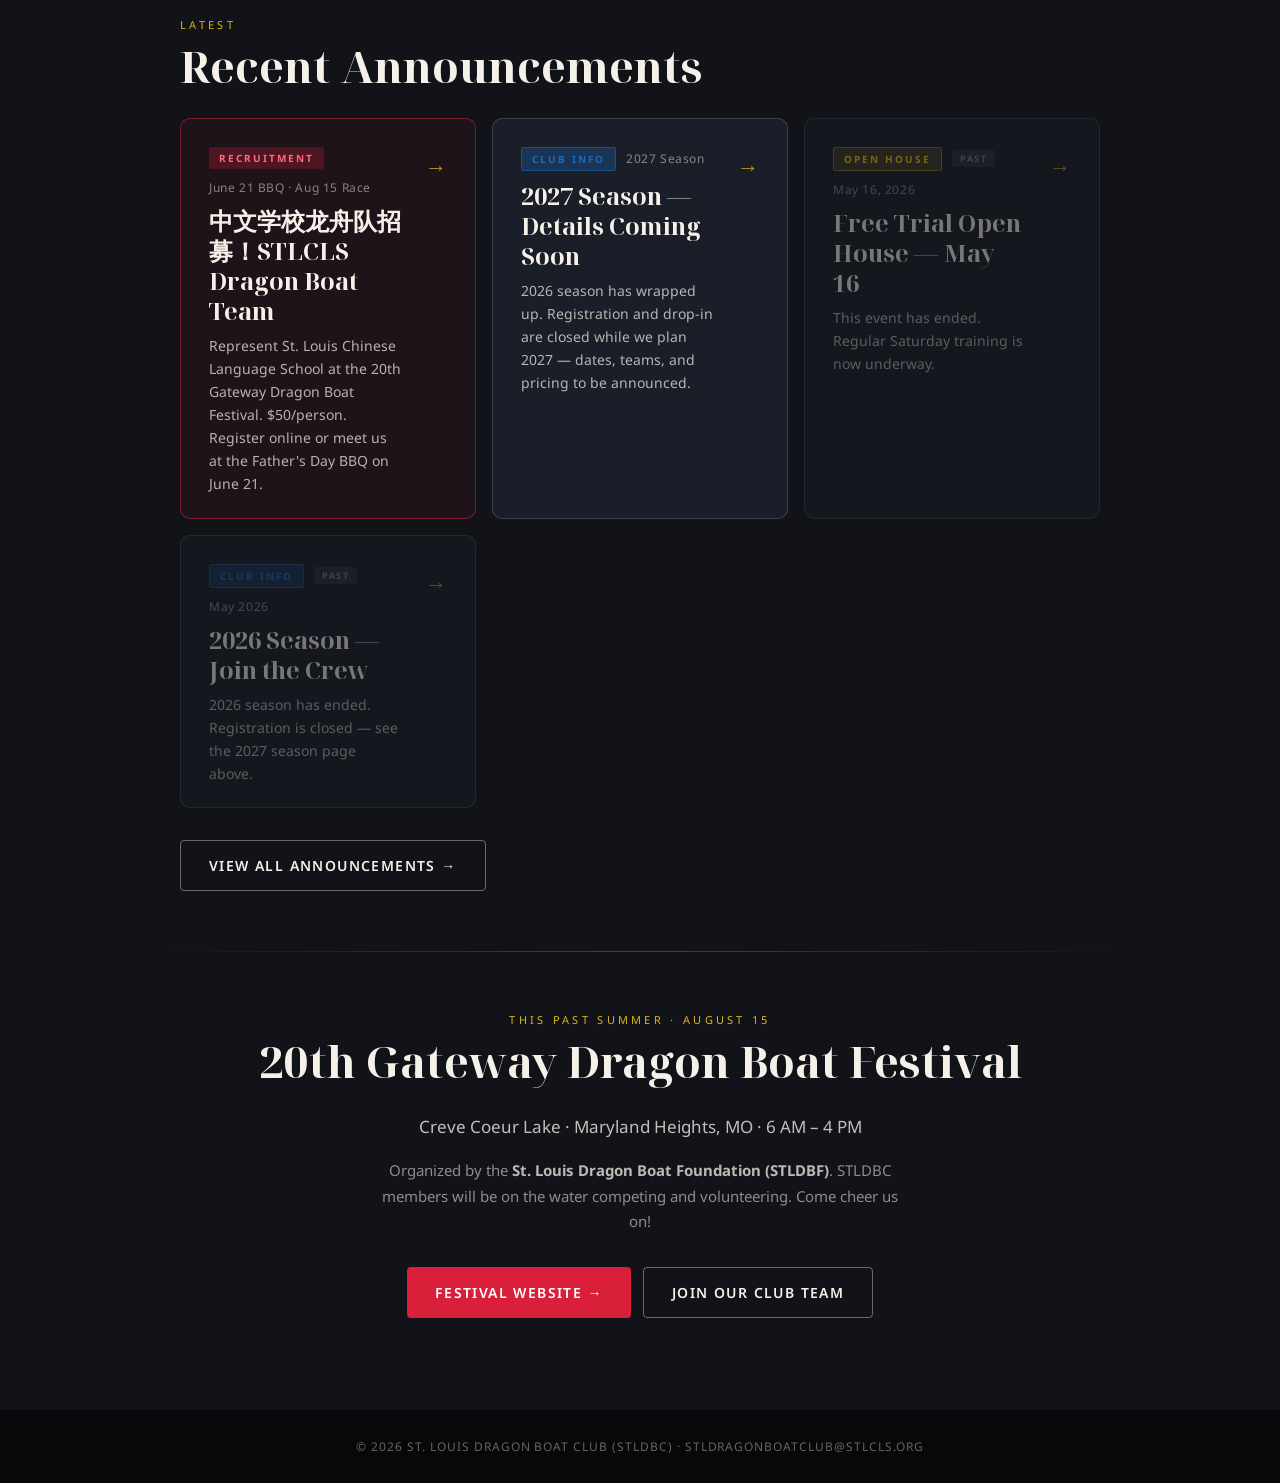
==== commit 2fb0309d: "Close 2026 registration/drop-in site-wide; promote 2027 season placeholder - Fix GitHub repository_d" ====
--- a/index.html
+++ b/index.html
@@ -177,8 +177,8 @@
   <a href="index.html" class="nav-logo">🐉 <span>STL</span> Dragon Boat Club</a>
   <div class="nav-links">
     <a href="announcements.html" class="nav-link">News</a>
-    <a href="posts/season-2026.html" class="nav-link">2026 Club</a>
-    <a href="https://forms.gle/tLAdZCFNJEY5kxLi6" class="nav-link cta" target="_blank">Membership Registration →</a>
+    <a href="posts/season-2027.html" class="nav-link">2027 Club</a>
+    <a href="posts/season-2027.html" class="nav-link cta">2027 Season →</a>
   </div>
 </nav>
 
@@ -195,7 +195,7 @@
     <h1>St. Louis Dragon Boat Club</h1>
     <p class="tagline">Est. 2025</p>
     <div class="cta-group">
-      <a href="posts/season-2026.html" class="btn btn-primary">2026 Club Season →</a>
+      <a href="posts/season-2027.html" class="btn btn-primary">2027 Club Season →</a>
       <a href="announcements.html"     class="btn btn-ghost">All Announcements</a>
     </div>
   </div>
@@ -215,7 +215,7 @@
 <!-- QUICK LINKS -->
 <div class="quick-strip">
   <div class="quick-strip-inner">
-    <a href="posts/season-2026.html" class="quick-item">
+    <a href="posts/season-2027.html" class="quick-item">
       <span class="qi-icon">🏊</span>
       <span class="qi-label">Join the Club</span>
     </a>
@@ -223,13 +223,13 @@
       <span class="qi-icon">📢</span>
       <span class="qi-label">Announcements</span>
     </a>
-    <a href="https://forms.gle/tLAdZCFNJEY5kxLi6" class="quick-item" target="_blank">
+    <a href="posts/season-2027.html" class="quick-item">
       <span class="qi-icon">📝</span>
-      <span class="qi-label">Membership Registration</span>
-    </a>
-    <a href="https://forms.gle/FFkiSjefEo54VpdU6" class="quick-item" target="_blank">
+      <span class="qi-label">2027 Registration</span>
+    </a>
+    <a href="posts/season-2027.html" class="quick-item">
       <span class="qi-icon">🚣</span>
-      <span class="qi-label">Drop In ($20)</span>
+      <span class="qi-label">2027 Drop-In</span>
     </a>
     <a href="mailto:stldragonboatclub@stlcls.org" class="quick-item">
       <span class="qi-icon">✉️</span>
@@ -245,8 +245,8 @@
       <span class="section-label">Who We Are</span>
       <h2>St. Louis Dragon Boat Club</h2>
       <p>The St. Louis Dragon Boat Club (STLDBC) brings together paddlers of all backgrounds on the water every Saturday. No experience needed — just the spirit to paddle.</p>
-      <p>This summer, our members are proud to compete and volunteer at the <strong>20th Gateway Dragon Boat Festival</strong> on August 15 at Creve Coeur Lake — organized by the <strong>St. Louis Dragon Boat Foundation (STLDBF)</strong>.</p>
-      <a href="posts/season-2026.html" class="btn btn-gold mt16">See 2026 Season Details →</a>
+      <p>This past summer, our members competed and volunteered at the <strong>20th Gateway Dragon Boat Festival</strong> on August 15 at Creve Coeur Lake — organized by the <strong>St. Louis Dragon Boat Foundation (STLDBF)</strong>.</p>
+      <a href="posts/season-2027.html" class="btn btn-gold mt16">See 2027 Season Details →</a>
     </div>
     <div class="stat-row">
       <div class="stat">
@@ -285,6 +285,18 @@
       <div class="post-arrow">→</div>
     </a>
 
+    <a class="post-card" href="posts/season-2027.html">
+      <div>
+        <div class="post-meta">
+          <span class="post-type type-club">Club Info</span>
+          <span class="post-date">2027 Season</span>
+        </div>
+        <div class="post-title">2027 Season — Details Coming Soon</div>
+        <div class="post-summary">2026 season has wrapped up. Registration and drop-in are closed while we plan 2027 — dates, teams, and pricing to be announced.</div>
+      </div>
+      <div class="post-arrow">→</div>
+    </a>
+
     <a class="post-card is-past" href="posts/open-house-2026-05-16.html">
       <div>
         <div class="post-meta">
@@ -297,14 +309,15 @@
       </div>
       <div class="post-arrow">→</div>
     </a>
-    <a class="post-card" href="posts/season-2026.html">
+    <a class="post-card is-past" href="posts/season-2026.html">
       <div>
         <div class="post-meta">
           <span class="post-type type-club">Club Info</span>
+          <span class="badge-past">Past</span>
           <span class="post-date">May 2026</span>
         </div>
         <div class="post-title">2026 Season — Join the Crew</div>
-        <div class="post-summary">10 Saturday sessions starting May 16. Full season $160, drop-in $20. Team A &amp; B available.</div>
+        <div class="post-summary">2026 season has ended. Registration is closed — see the 2027 season page above.</div>
       </div>
       <div class="post-arrow">→</div>
     </a>
@@ -317,7 +330,7 @@
 
 <!-- FESTIVAL CALLOUT -->
 <section style="text-align:center; padding-bottom: 80px;">
-  <span class="section-label">This Summer · August 15</span>
+  <span class="section-label">This Past Summer · August 15</span>
   <h2>20th Gateway Dragon Boat Festival</h2>
   <p style="font-size:17px; color:rgba(245,240,232,0.78); max-width:560px; margin: 0 auto 16px; line-height:1.7;">
     Creve Coeur Lake · Maryland Heights, MO · 6 AM – 4 PM
@@ -327,7 +340,7 @@
   </p>
   <div class="cta-group">
     <a href="https://gatewaydragonboat.com" class="btn btn-primary" target="_blank">Festival Website →</a>
-    <a href="posts/season-2026.html" class="btn btn-ghost">Join Our Club Team</a>
+    <a href="posts/season-2027.html" class="btn btn-ghost">Join Our Club Team</a>
   </div>
 </section>
 
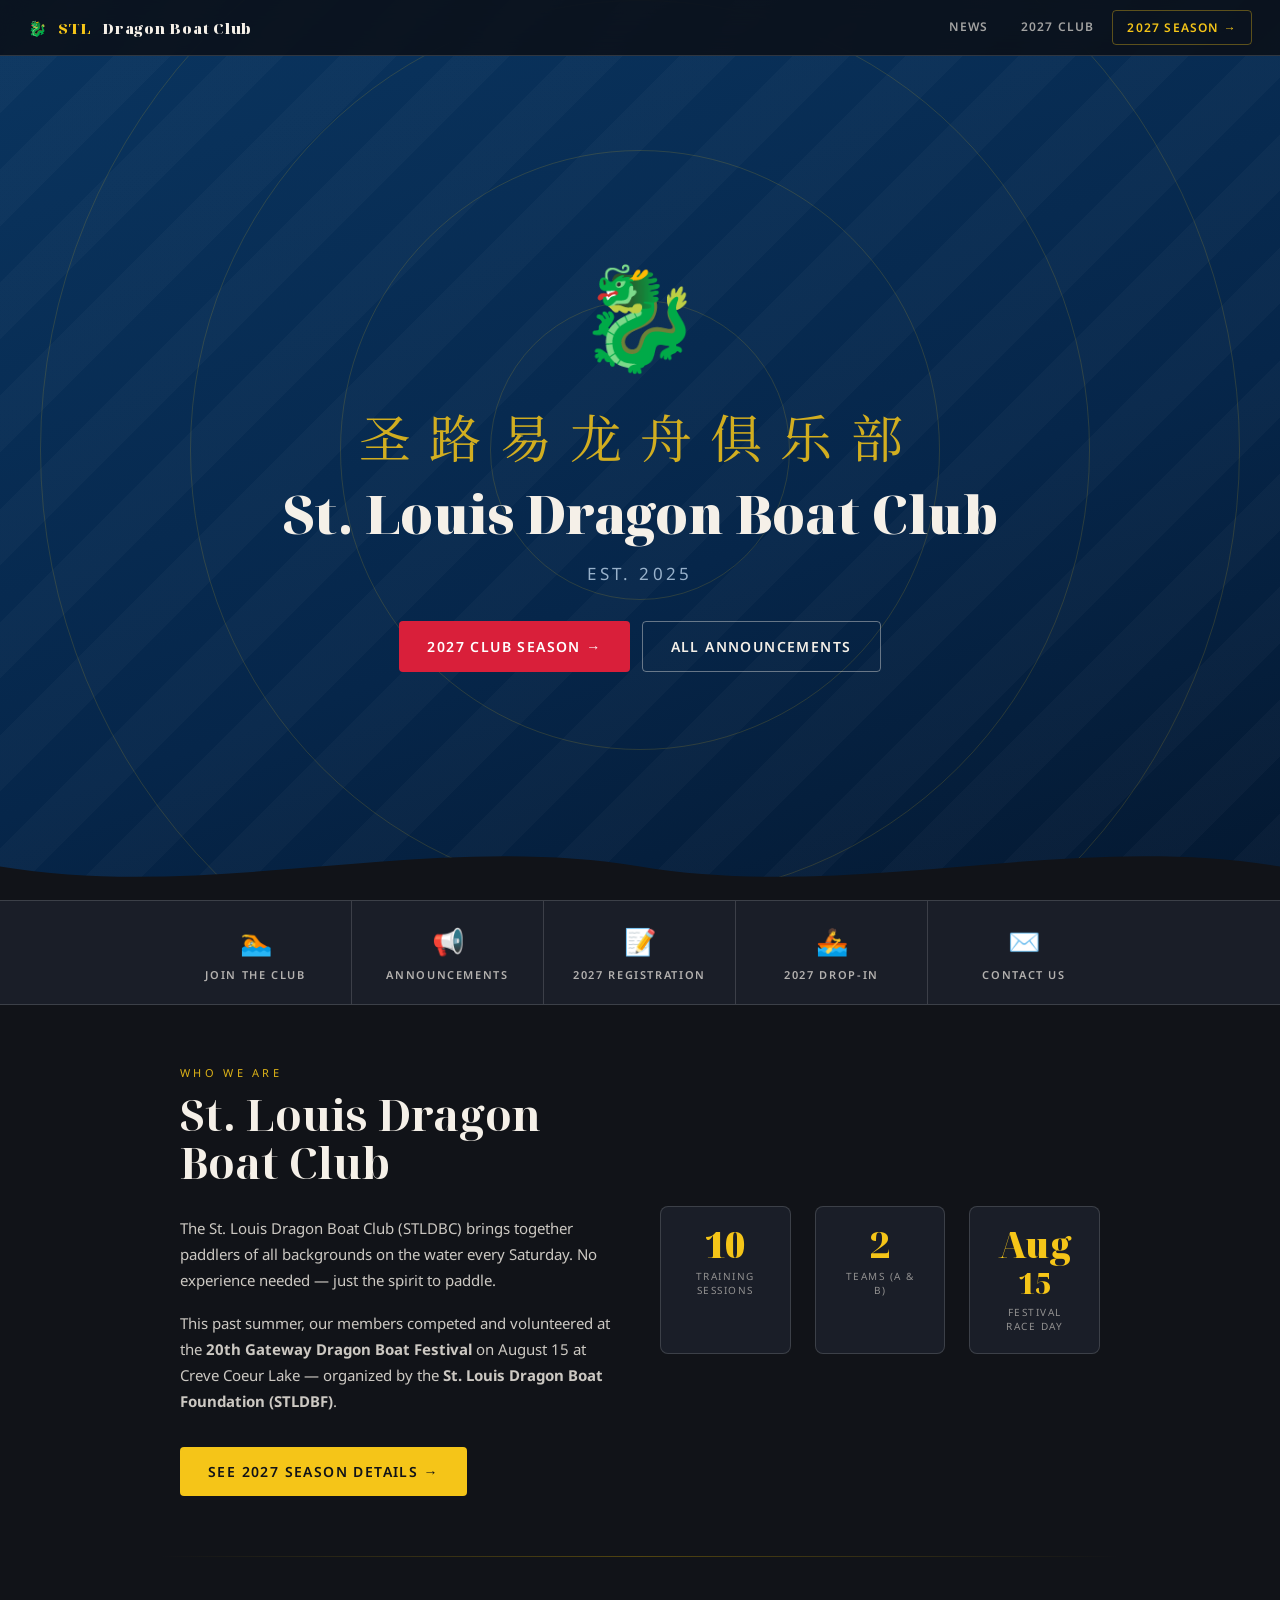
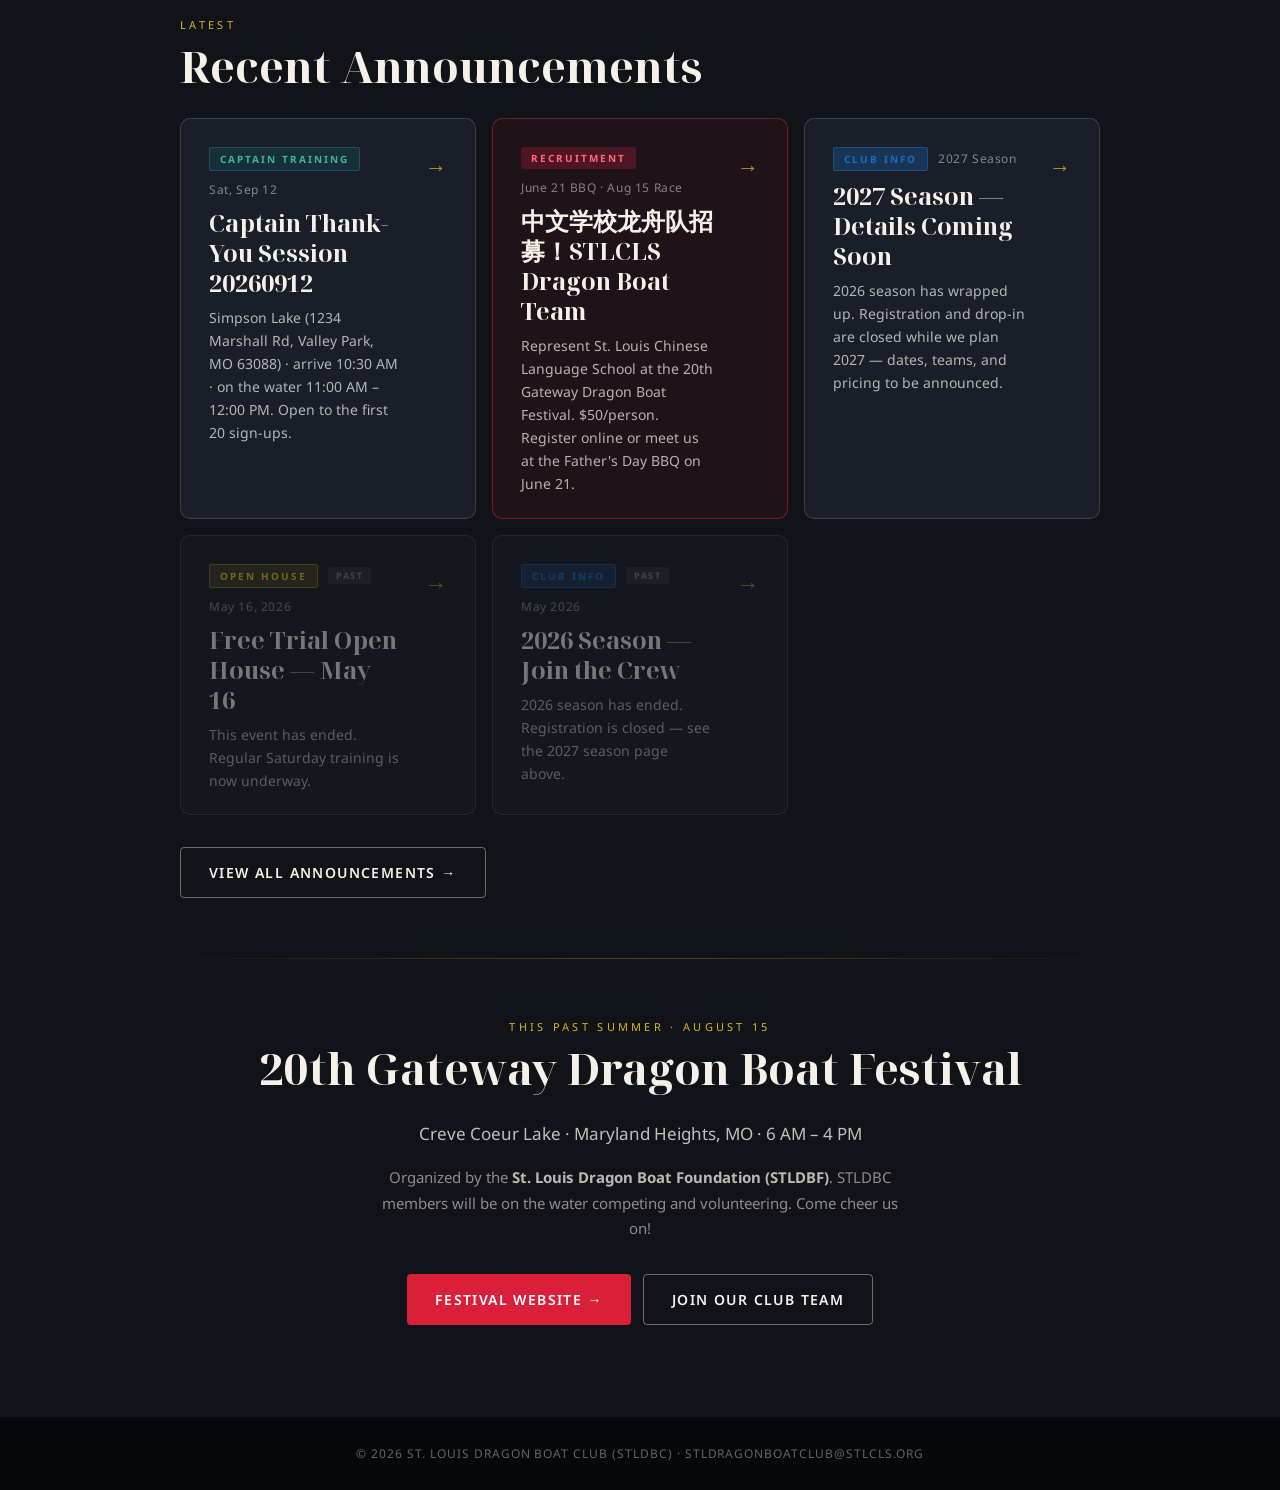
==== commit 93a524f3: "Auto-build event page: captain-session-2026-09-12" ====
--- a/index.html
+++ b/index.html
@@ -273,6 +273,18 @@
   <h2>Recent Announcements</h2>
 
   <div class="recent-grid">
+    <a class="post-card" href="captain-session-2026-09-12.html" data-type="club">
+      <div>
+        <div class="post-meta">
+          <span class="post-type type-club" style="background:rgba(15,114,104,0.22);color:#3fb3a4;">Captain Training</span>
+          <span class="post-date">Sat, Sep 12</span>
+        </div>
+        <div class="post-title">Captain Thank-You Session 20260912</div>
+        <div class="post-summary">Simpson Lake (1234 Marshall Rd, Valley Park, MO 63088) · arrive 10:30 AM · on the water 11:00 AM – 12:00 PM. Open to the first 20 sign-ups.</div>
+      </div>
+      <div class="post-arrow">→</div>
+    </a>
+
     <a class="post-card" href="posts/stlcls-team-2026.html" style="border-color:rgba(217,31,58,0.5); background:rgba(217,31,58,0.07);">
       <div>
         <div class="post-meta">
